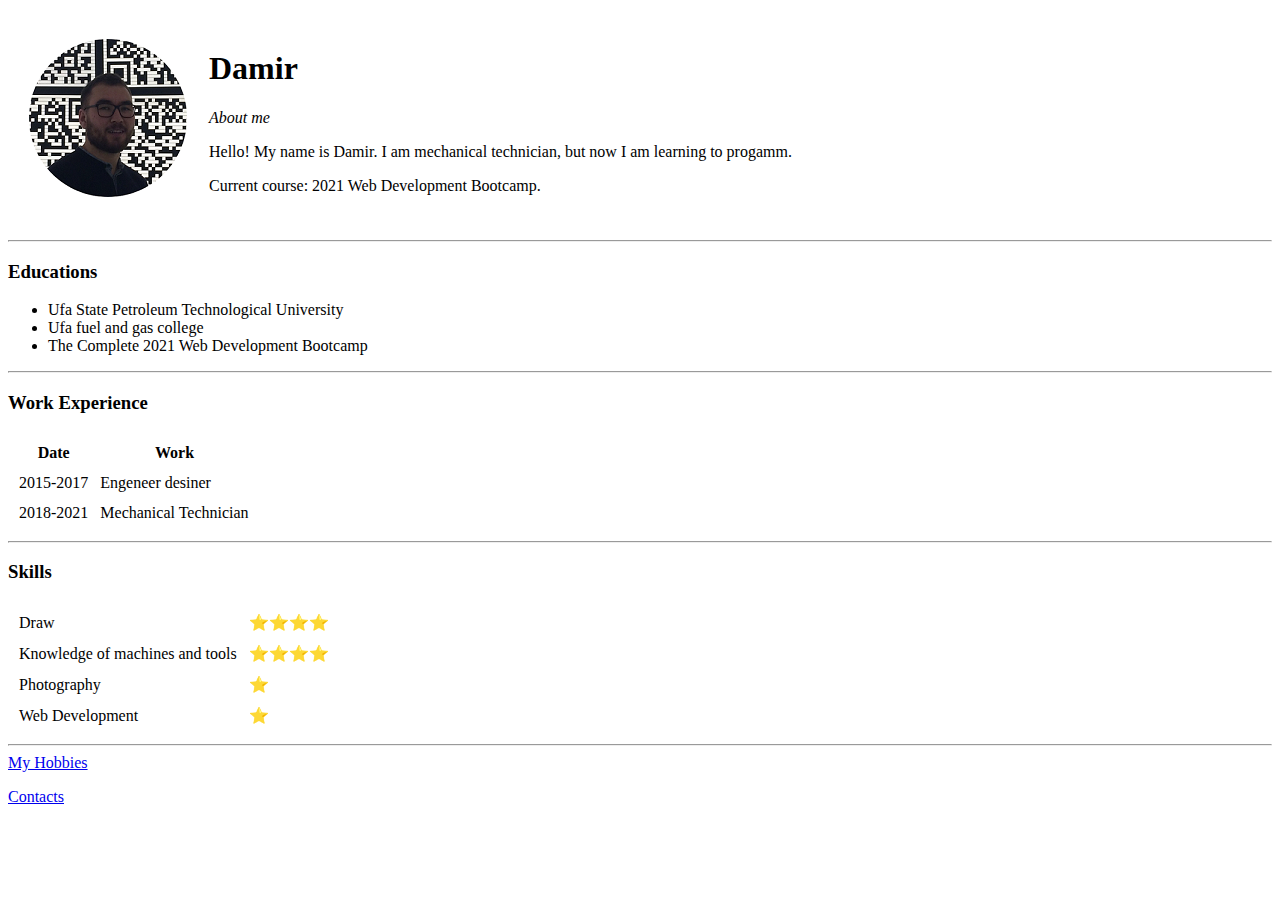
==== index.html @ d3e07698 "Add initial cv website files" ====
<!DOCTYPE html>
<html lang="en" dir="ltr">

<head>
  <meta charset="utf-8">
  <title>Damir's Pesonsl Site</title>
</head>

<body>
  <table cellspacing='20'>
    <tr>
      <td><img src="images/IMG.png" alt="Damir's site picture"></td>
      <td>
        <h1>Damir</h1>
        <p><em>About me</em></p>
        <p>Hello! My name is Damir. I am mechanical technician, but now I am learning to progamm.</p>
        <p>Current course: 2021 Web Development Bootcamp.</p>
      </td>
    </tr>
  </table>

  <hr>
  <h3>Educations</h3>
  <ul>
    <li>Ufa State Petroleum Technological University</li>
    <li>Ufa fuel and gas college</li>
    <li>The Complete 2021 Web Development Bootcamp</li>
  </ul>

  <hr>
  <h3>Work Experience</h3>
  <table cellspacing='10'>
    <thead>
      <tr>
        <th>Date</th>
        <th>Work</th>
      </tr>
    </thead>
    <tbody>
      <tr>
        <td>2015-2017</td>
        <td>Engeneer desiner</td>
      </tr>
      <tr>
        <td>2018-2021</td>
        <td>Mechanical Technician</td>
      </tr>
    </tbody>
  </table>

  <hr>
  <h3>Skills</h3>
  <table cellspacing='10'>
    <tr>
      <td>Draw</td>
      <td>⭐⭐⭐⭐</td>
    </tr>
    <tr>
      <td>Knowledge of machines and tools</td>
      <td>⭐⭐⭐⭐</td>
    </tr>
    <tr>
      <td>Photography</td>
      <td>⭐</td>
    </tr>
    <tr>
      <td>Web Development</td>
      <td>⭐</td>
    </tr>
  </table>

  <hr>
  <a href="hobbies.html">My Hobbies</a>
  <p><a href="contact.me.html">Contacts</a></p>

</body>

</html>
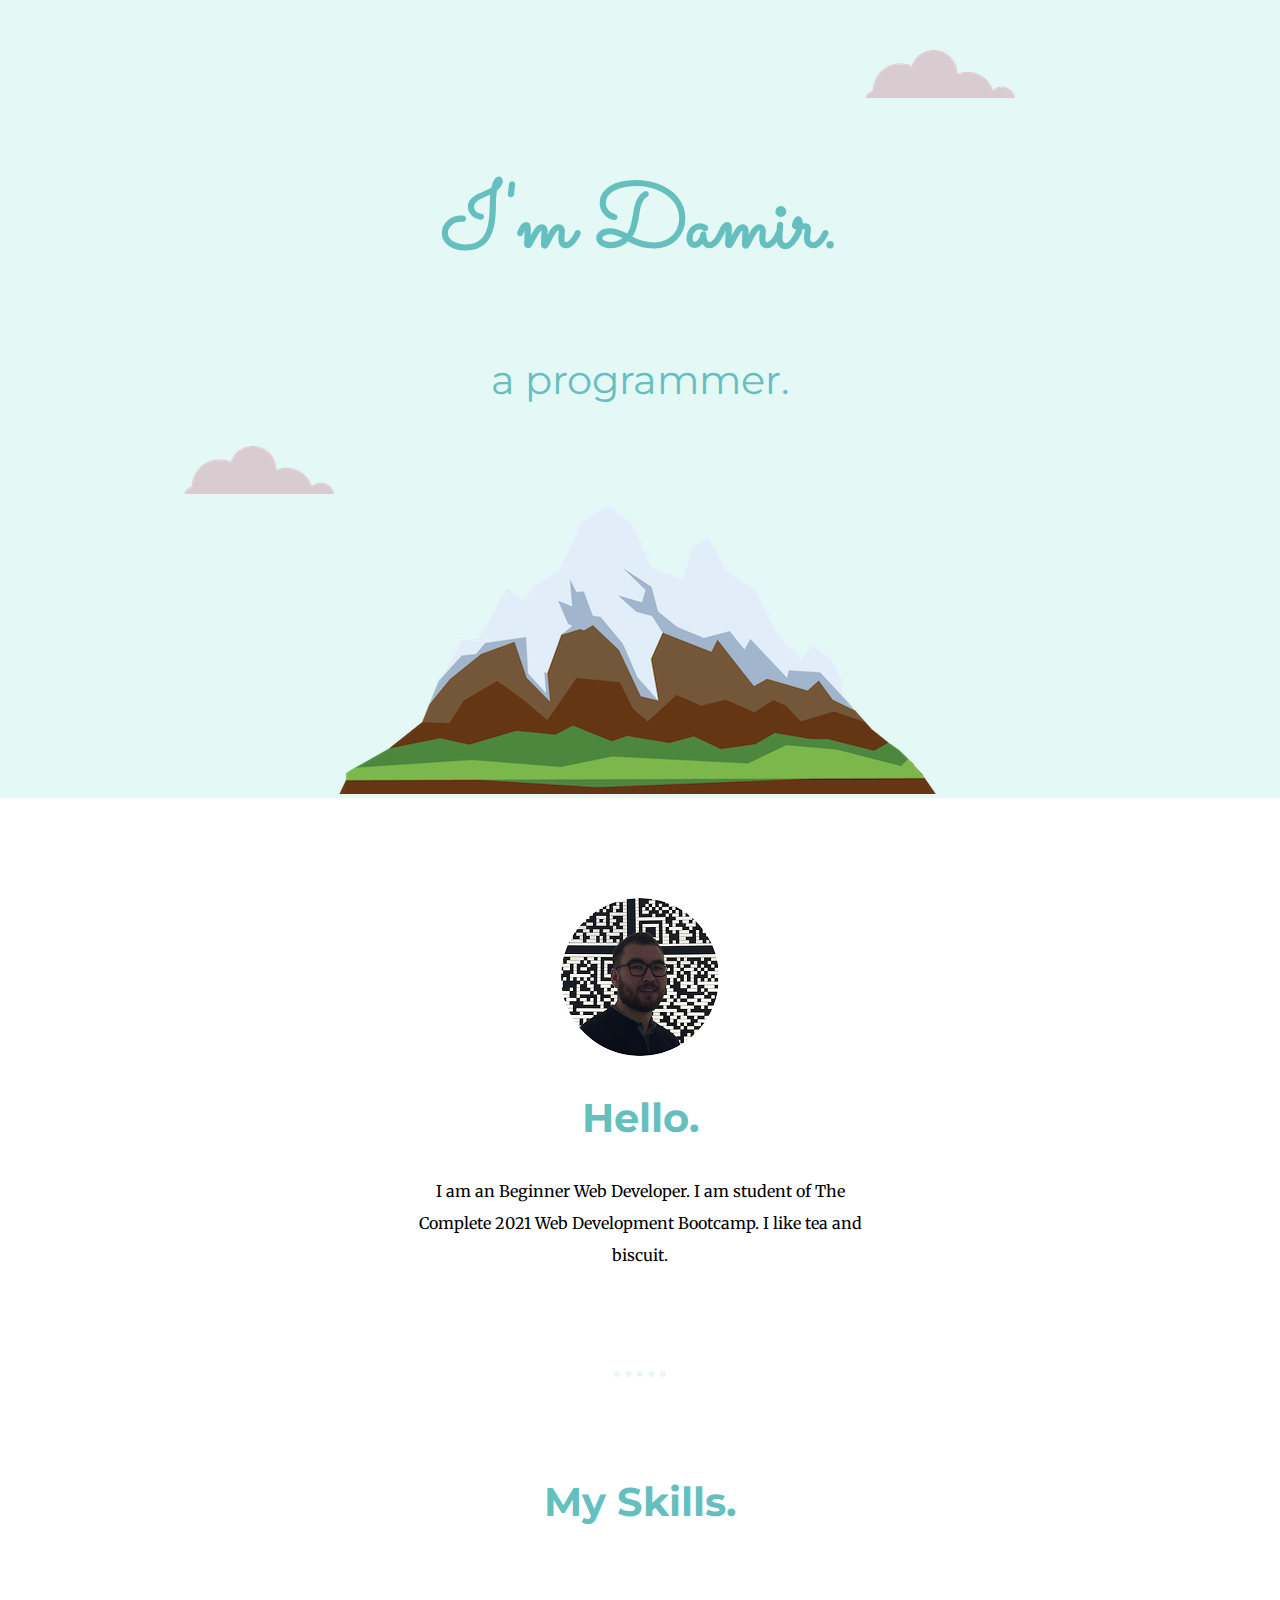
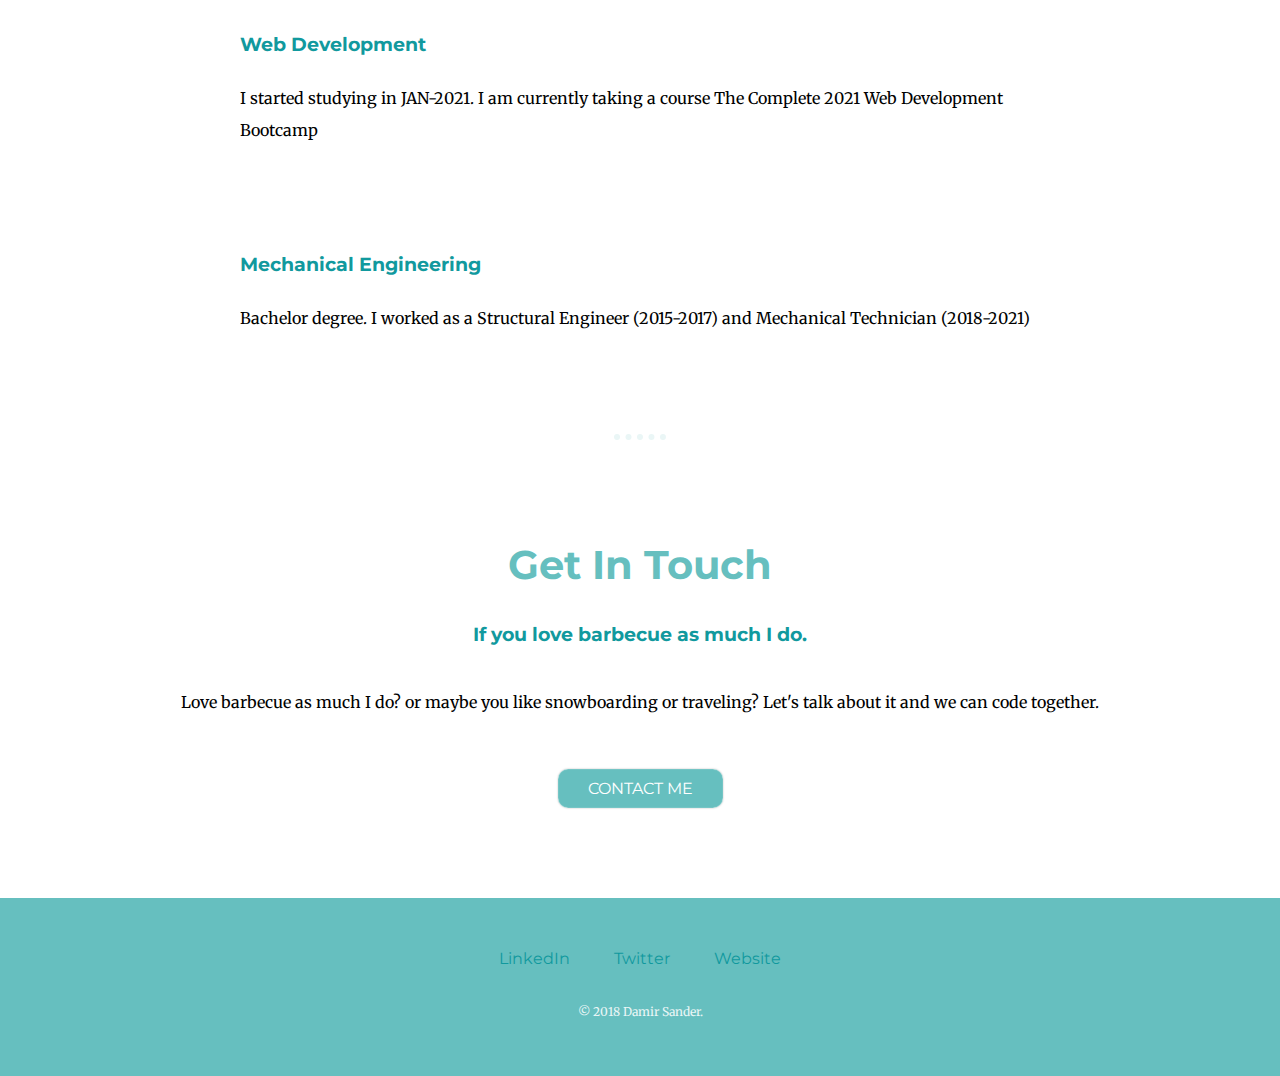
==== commit 0c30e251: "CVv2.0" ====
--- a/index.html
+++ b/index.html
@@ -3,76 +3,56 @@
 
 <head>
   <meta charset="utf-8">
-  <title>Damir's Pesonsl Site</title>
+  <title>Damir Sh</title>
+  <link rel="stylesheet" href="css/styles.css">
+  <link rel="icon" href="favicon.ico">
+  <link href="https://fonts.googleapis.com/css2?family=Merriweather:wght@300&family=Montserrat:wght@100&family=Sacramento&display=swap" rel="stylesheet">
 </head>
 
 <body>
-  <table cellspacing='20'>
-    <tr>
-      <td><img src="images/IMG.png" alt="Damir's site picture"></td>
-      <td>
-        <h1>Damir</h1>
-        <p><em>About me</em></p>
-        <p>Hello! My name is Damir. I am mechanical technician, but now I am learning to progamm.</p>
-        <p>Current course: 2021 Web Development Bootcamp.</p>
-      </td>
-    </tr>
-  </table>
+  <div class="top-container">
+    <img class="top-cloud" src="images/cloud.png" alt="cloud.img">
+    <h1 id="my-name">I'm Damir.</h1>
+    <h2 id="first-header">a programmer.</h2>
+    <img class="bottom-cloud" src="images/cloud.png" alt="cloud.img">
+    <img class="mountain" src="images/mountain.png" alt="mountain.img">
+  </div>
 
-  <hr>
-  <h3>Educations</h3>
-  <ul>
-    <li>Ufa State Petroleum Technological University</li>
-    <li>Ufa fuel and gas college</li>
-    <li>The Complete 2021 Web Development Bootcamp</li>
-  </ul>
+  <div class="middle-container">
+    <div class="profile">
+      <img class="my-photo" src="images/Damir.png" alt="damir.img">
+      <h2>Hello.</h2>
+      <p class="intro">I am an Beginner Web Developer. I am student of The Complete 2021 Web Development Bootcamp. I like tea and biscuit.</p>
+    </div>
+    <hr>
+    <div class="skills">
+      <h2>My Skills.</h2>
+      <div class="skill-row">
+        <img class="codding-img" src="https://image.flaticon.com/icons/png/512/2458/2458440.png" alt="">
+        <h3>Web Development</h3>
+        <p>I started studying in JAN-2021. I am currently taking a course The Complete 2021 Web Development Bootcamp </p>
+      </div>
+      <div class="skill-row">
+        <img class="mechnic-img" src="https://image.flaticon.com/icons/png/512/2326/2326966.png" alt="">
+        <h3>Mechanical Engineering</h3>
+        <p>Bachelor degree. I worked as a Structural Engineer (2015-2017) and Mechanical Technician (2018-2021) </p>
+      </div>
+    </div>
+    <hr>
+    <div class="contact-me">
+      <h2>Get In Touch</h2>
+      <h3>If you love barbecue as much I do.</h3>
+      <p class ="discription-for-contact">Love barbecue as much I do? or maybe you like snowboarding or traveling? Let's talk about it and we can code together.</p>
+      <a class="btn" href="mailto:sander7402@gmail.com">CONTACT ME</a>
+    </div>
+  </div>
 
-  <hr>
-  <h3>Work Experience</h3>
-  <table cellspacing='10'>
-    <thead>
-      <tr>
-        <th>Date</th>
-        <th>Work</th>
-      </tr>
-    </thead>
-    <tbody>
-      <tr>
-        <td>2015-2017</td>
-        <td>Engeneer desiner</td>
-      </tr>
-      <tr>
-        <td>2018-2021</td>
-        <td>Mechanical Technician</td>
-      </tr>
-    </tbody>
-  </table>
-
-  <hr>
-  <h3>Skills</h3>
-  <table cellspacing='10'>
-    <tr>
-      <td>Draw</td>
-      <td>⭐⭐⭐⭐</td>
-    </tr>
-    <tr>
-      <td>Knowledge of machines and tools</td>
-      <td>⭐⭐⭐⭐</td>
-    </tr>
-    <tr>
-      <td>Photography</td>
-      <td>⭐</td>
-    </tr>
-    <tr>
-      <td>Web Development</td>
-      <td>⭐</td>
-    </tr>
-  </table>
-
-  <hr>
-  <a href="hobbies.html">My Hobbies</a>
-  <p><a href="contact.me.html">Contacts</a></p>
-
+  <div class="bottom-container">
+    <a class="footer-link" href="https://www.linkedin.com/in/damir-sander/">LinkedIn</a>
+    <a class="footer-link" href="https://twitter.com/damir1s">Twitter</a>
+    <a class="footer-link" href="https://www.appbrewery.co/">Website</a>
+    <p id="sign">© 2018 Damir Sander.</p>
+  </div>
 </body>
 
 </html>
--- a/css/styles.css
+++ b/css/styles.css
@@ -0,0 +1,134 @@
+body {
+  margin: 0;
+  text-align: center;
+  font-family: sans-serif;
+  font-family: 'Merriweather', serif;
+}
+
+h1 {
+  font-size: 5.625rem;
+  margin: 50px, auto, 0, auto;
+  font-family: 'Sacramento', cursive;
+  color: #66BFBF;
+}
+
+h2 {
+  font-family: 'Montserrat', sans-serif;
+  font-size: 2.5rem;
+  color: #66BFBF;
+}
+
+h3 {
+  font-family: 'Montserrat', sans-serif;
+  color: #11999E;
+}
+
+a {
+  color: #11999E;
+  font-family: 'Montserrat', sans-serif;
+  margin: 10px 20px;
+  text-decoration: none;
+}
+
+a:hover {
+  color: #EAF6F6;
+}
+
+p {
+  line-height: 2;
+}
+
+hr {
+  width: 4%;
+  border-style:dotted none none none;
+  border-width: 6px;
+  border-color: #EAF6F6;
+  margin: 100px auto;
+}
+
+.codding-img {
+  width: 10rem;
+  float: left;
+  margin-right: 30px;
+}
+
+.mechnic-img {
+  width: 10rem;
+  float: right;
+  margin-left: 30px;
+}
+
+.top-container {
+  background-color: #e4f9f5;
+}
+
+.middle-container {
+  margin: 100px 0;
+}
+
+.bottom-container{
+  background-color: #66BFBF;
+  padding: 50px 0 20px;
+}
+
+.bottom-cloud {
+  position: relative;
+  bottom: 300px;
+  right: 80px;
+}
+
+.mountain {
+  position: relative;
+  right: 80px;
+}
+
+.top-cloud {
+  margin-top: 50px;
+  position: relative;
+  left: 300px;
+}
+
+.intro {
+  width: 30rem;
+  margin: auto;
+}
+
+.discription-for-contact {
+  margin: 40px auto 60px;
+  weight: 40%;
+}
+
+.skill-row {
+  width: 50rem;
+  margin: 100px auto;
+  text-align:left;
+  line-height: 2;
+}
+
+
+.btn {
+  text-decoration:none;
+  text-align:center;
+  padding:10px 30px;
+  border:none;
+  -webkit-border-radius:10px;
+  -moz-border-radius:10px;
+  border-radius: 10px;
+  font:18px;
+  color:#ffffff;
+  background:#66bfbf;
+  -webkit-box-shadow:0px 0px 2px #bababa, inset 0px 0px 1px #ffffff;
+  -moz-box-shadow: 0px 0px 2px #bababa,  inset 0px 0px 1px #ffffff;
+  box-shadow:0px 0px 2px #bababa, inset 0px 0px 1px #ffffff;
+  margin-top: 100px;
+}
+
+#first-header {
+  font-weight: normal;
+}
+
+#sign{
+  color: #EAF6F6;
+  font-size: 0.75rem;
+  padding: 20px 0;
+}
